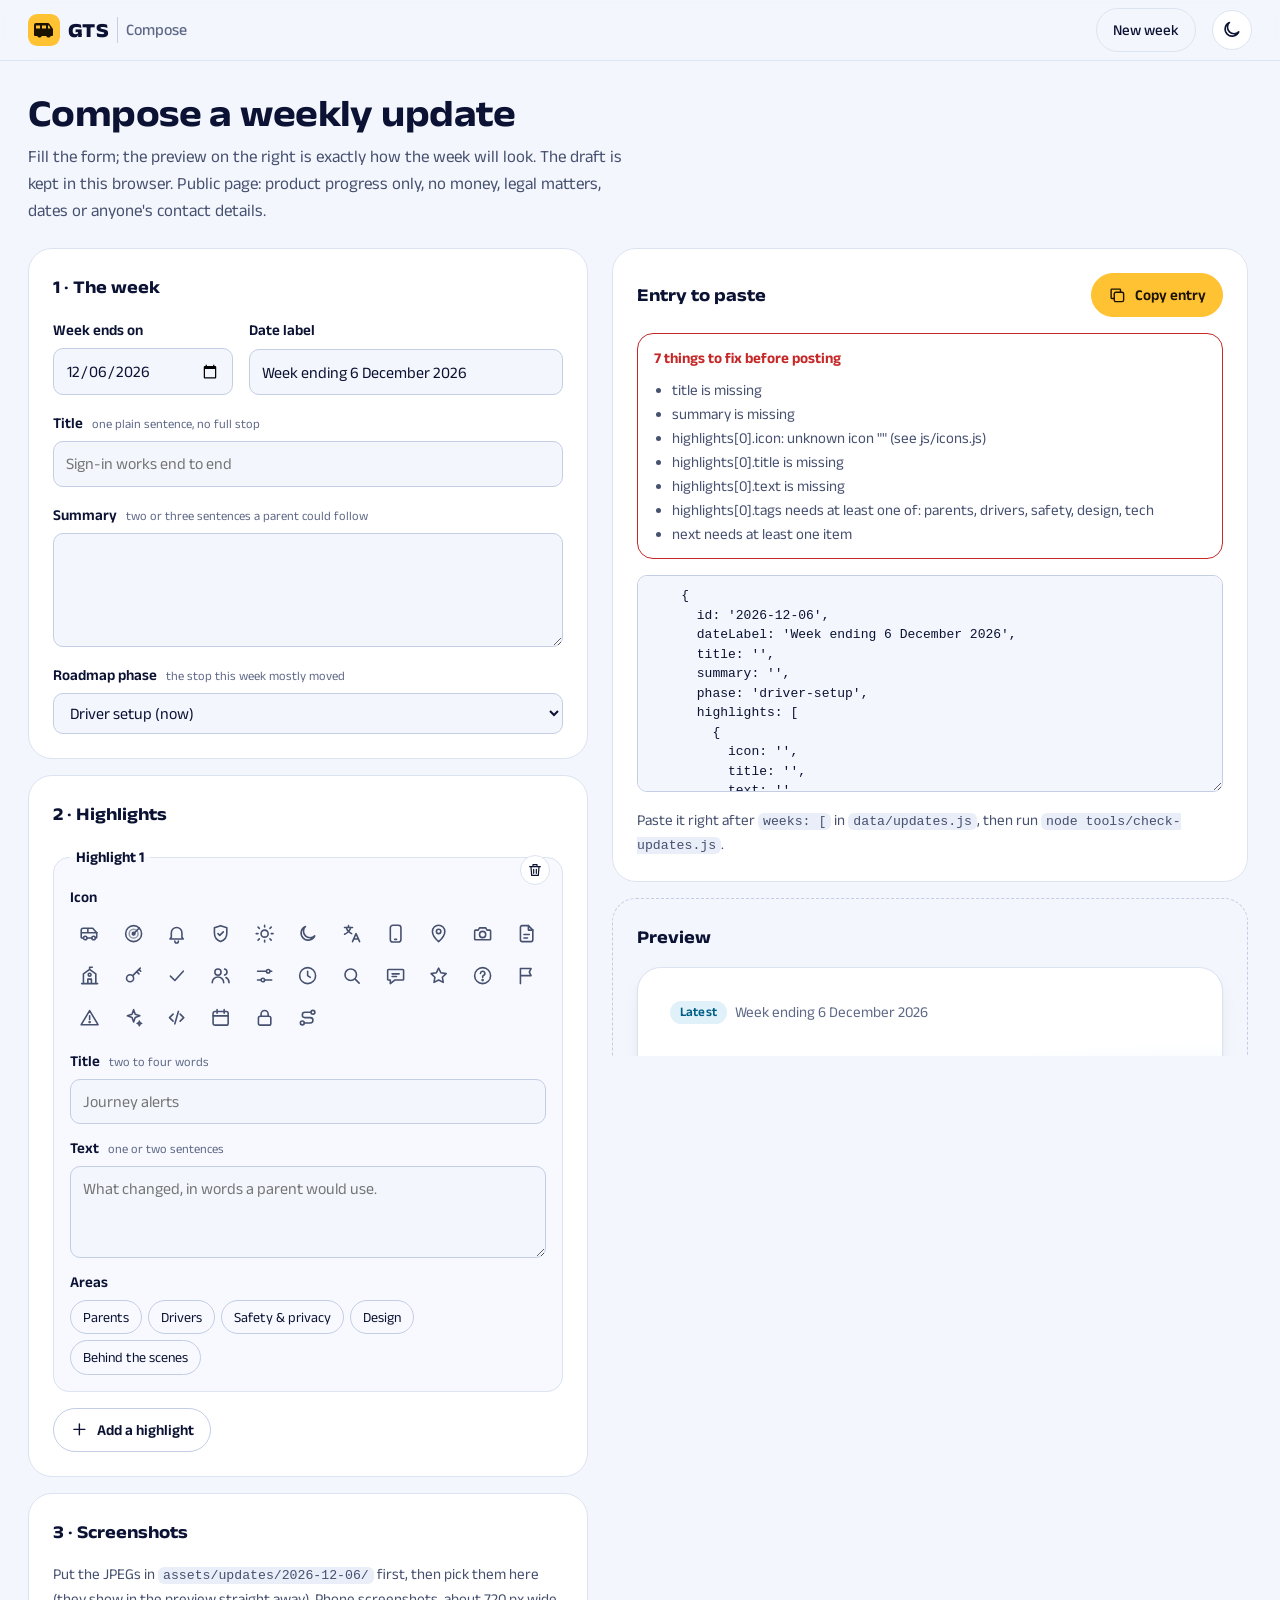
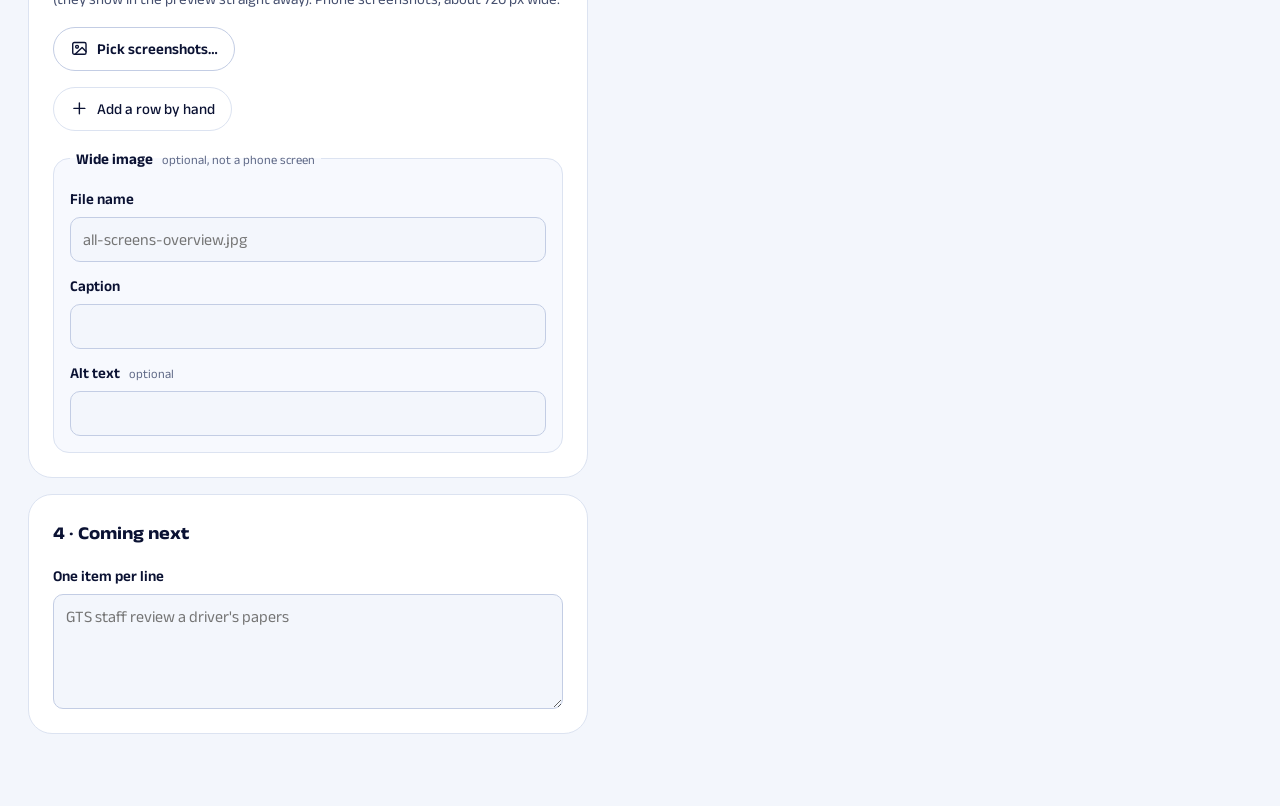
==== compose.html @ ff78d3ff "Redesign the updates site and add a posting workflow Reading: hero with the latest week and progress" ====
<!doctype html>
<!--
  GTS updates — compose a week. A LOCAL TOOL: open this file straight from disk; it is not linked
  from the public page. Fill the form, check the live preview (drawn by the same renderer as
  index.html), press "Copy entry", and paste the result at the top of `weeks` in data/updates.js.
  Then run `node tools/check-updates.js`. Steps in README.md, "Post a week".
  Works offline: everything is local except the web font, which falls back to the system font.
-->
<html lang="en">
  <head>
    <meta charset="utf-8" />
    <meta name="viewport" content="width=device-width, initial-scale=1" />
    <meta name="robots" content="noindex" />
    <title>Compose an update · GTS</title>
    <link rel="icon" href="assets/favicon.svg" type="image/svg+xml" />
    <link rel="preconnect" href="https://fonts.googleapis.com" />
    <link rel="preconnect" href="https://fonts.gstatic.com" crossorigin />
    <link
      rel="stylesheet"
      href="https://fonts.googleapis.com/css2?family=Anek+Devanagari:wdth,wght@75..125,300..800&family=Anek+Latin:wdth,wght@75..125,300..800&display=swap"
    />
    <link rel="stylesheet" href="css/base.css" />
    <link rel="stylesheet" href="css/hero.css" />
    <link rel="stylesheet" href="css/updates.css" />
    <link rel="stylesheet" href="css/lightbox.css" />
    <link rel="stylesheet" href="css/compose.css" />
    <script src="js/theme.js"></script>
  </head>
  <body class="compose-page">
    <header class="topbar">
      <div class="topbar__inner">
        <a class="brand" href="index.html" aria-label="Open the updates page">
          <img class="brand__tile" src="assets/favicon.svg" alt="" width="32" height="32" />
          <span class="brand__name">GTS</span>
          <span class="brand__sub">Compose</span>
        </a>
        <button type="button" class="button button--quiet" id="reset-form">New week</button>
        <button type="button" class="icon-button" data-theme-toggle aria-label="Switch theme">
          <svg class="icon icon--theme-dark" viewBox="0 0 24 24" aria-hidden="true"><use href="#gts-icon-moon"></use></svg>
          <svg class="icon icon--theme-light" viewBox="0 0 24 24" aria-hidden="true"><use href="#gts-icon-sun"></use></svg>
        </button>
      </div>
    </header>

    <main class="compose">
      <div class="compose__intro">
        <h1 class="section-title">Compose a weekly update</h1>
        <p class="section-sub">
          Fill the form; the preview on the right is exactly how the week will look. The draft is kept in
          this browser. Public page: product progress only, no money, legal matters, dates or anyone's
          contact details.
        </p>
      </div>

      <div class="compose__layout">
        <form class="compose__form" id="compose-form" novalidate></form>

        <div class="compose__side">
          <section class="panel panel--output" aria-labelledby="output-title">
            <div class="output__head">
              <h2 class="panel__title" id="output-title">Entry to paste</h2>
              <button type="button" class="button button--primary" id="copy-entry">
                <svg class="icon" viewBox="0 0 24 24" aria-hidden="true"><use href="#gts-icon-copy"></use></svg><span>Copy entry</span>
              </button>
            </div>
            <div class="checks" id="checks" role="status" aria-live="polite"></div>
            <label class="visually-hidden" for="output">Entry source</label>
            <textarea class="output" id="output" rows="10" readonly spellcheck="false"></textarea>
            <p class="panel__hint">Paste it right after <code>weeks: [</code> in <code>data/updates.js</code>, then run
              <code>node tools/check-updates.js</code>.</p>
          </section>

          <section class="preview-panel" aria-labelledby="preview-title">
            <h2 class="panel__title" id="preview-title">Preview</h2>
            <div class="preview" id="preview"></div>
          </section>
        </div>
      </div>
    </main>

    <dialog class="lightbox" id="lightbox" aria-label="Screenshot viewer">
      <div class="lightbox__stage">
        <button type="button" class="lightbox__nav lightbox__nav--prev icon-button" data-lightbox-prev aria-label="Previous screenshot">
          <svg class="icon" viewBox="0 0 24 24" aria-hidden="true"><use href="#gts-icon-chevron-left"></use></svg>
        </button>
        <figure class="lightbox__figure">
          <img class="lightbox__image" alt="" />
          <figcaption><span class="lightbox__counter"></span> <span class="lightbox__caption"></span></figcaption>
        </figure>
        <button type="button" class="lightbox__nav lightbox__nav--next icon-button" data-lightbox-next aria-label="Next screenshot">
          <svg class="icon" viewBox="0 0 24 24" aria-hidden="true"><use href="#gts-icon-chevron-right"></use></svg>
        </button>
      </div>
      <button type="button" class="lightbox__close icon-button" aria-label="Close viewer">
        <svg class="icon" viewBox="0 0 24 24" aria-hidden="true"><use href="#gts-icon-close"></use></svg>
      </button>
    </dialog>

    <script src="data/updates.js"></script>
    <script src="js/icons.js"></script>
    <script src="js/render.js"></script>
    <script src="js/validate.js"></script>
    <script src="js/entry-source.js"></script>
    <script src="js/lightbox.js"></script>
    <script src="js/compose.js"></script>
  </body>
</html>
---- css/base.css ----
/*
  GTS updates — base: colour tokens (the GTS app's palette), type, layout container, top bar and the
  small shared pieces (buttons, pills, chips, cards). Section styles live in hero.css, road.css,
  updates.css and lightbox.css; compose.css adds the posting tool.

  THEME: light tokens on :root; dark tokens when the system is dark and the reader has not chosen
  light, or when the reader chose dark (data-theme set by js/theme.js). The colours are the app's
  GtsColors: night #070B1F / #10173A, amber #FFC233, live cyan #40D9FF, success #3EE6A0, alert
  #FF6B6B; day #F3F6FC / #FFFFFF, live #0277A8, success #0B7F55, alert #C62828.
  Text colours are chosen for WCAG AA on their backgrounds (amber is never used for text on light).
*/

:root {
  color-scheme: light;

  --bg: #f3f6fc;
  --bg-sunken: #e9eef8;
  --panel: #ffffff;
  --panel-raised: #f7f9fe;
  --line: #dce3f1;
  --line-strong: #c3cde4;
  --ink: #0b1233;
  --ink-muted: #46506f;
  --ink-soft: #5f6987;
  --brand: #ffc233;
  --brand-soft: #fff1cc;
  --brand-ink: #8a5a00;
  --on-brand: #1b1300;
  --live: #0277a8;
  --live-soft: #e0f1f9;
  --live-ink: #025f87;
  --success-ink: #08664a;
  --success: #0b7f55;
  --success-soft: #def4ea;
  --on-success: #ffffff;
  --alert: #c62828;
  --road: #d3dbec;
  --road-mark: #ffffff;
  --device: #0b0f24;
  --device-edge: #2b3352;
  --shadow-soft: 0 1px 2px rgb(11 18 51 / 0.06), 0 8px 24px -12px rgb(11 18 51 / 0.18);
  --shadow-lift: 0 2px 4px rgb(11 18 51 / 0.06), 0 22px 44px -22px rgb(11 18 51 / 0.35);
  --topbar-bg: rgb(243 246 252 / 0.82);
  --flash: rgb(2 119 168 / 0.16);
}

@media (prefers-color-scheme: dark) {
  :root:not([data-theme="light"]) {
    color-scheme: dark;
    --bg: #070b1f;
    --bg-sunken: #050818;
    --panel: #10173a;
    --panel-raised: #151d47;
    --line: #222b5c;
    --line-strong: #323d78;
    --ink: #f2f4ff;
    --ink-muted: #b0b8de;
    --ink-soft: #8f99c6;
    --brand-soft: #2c2610;
    --brand-ink: #ffc233;
    --live: #40d9ff;
    --live-soft: #0d2a45;
    --live-ink: #40d9ff;
    --success-ink: #3ee6a0;
    --success: #3ee6a0;
    --success-soft: #0c2e2a;
    --on-success: #04261a;
    --alert: #ff6b6b;
    --road: #1c2452;
    --road-mark: #3a4687;
    --device: #03050f;
    --device-edge: #2a3266;
    --shadow-soft: 0 1px 2px rgb(0 0 0 / 0.3), 0 10px 30px -14px rgb(0 0 0 / 0.6);
    --shadow-lift: 0 2px 4px rgb(0 0 0 / 0.3), 0 24px 48px -20px rgb(0 0 0 / 0.75);
    --topbar-bg: rgb(7 11 31 / 0.8);
    --flash: rgb(64 217 255 / 0.14);
  }
}

:root[data-theme="dark"] {
  color-scheme: dark;
  --bg: #070b1f;
  --bg-sunken: #050818;
  --panel: #10173a;
  --panel-raised: #151d47;
  --line: #222b5c;
  --line-strong: #323d78;
  --ink: #f2f4ff;
  --ink-muted: #b0b8de;
  --ink-soft: #8f99c6;
  --brand-soft: #2c2610;
  --brand-ink: #ffc233;
  --live: #40d9ff;
  --live-soft: #0d2a45;
  --live-ink: #40d9ff;
  --success-ink: #3ee6a0;
  --success: #3ee6a0;
  --success-soft: #0c2e2a;
  --on-success: #04261a;
  --alert: #ff6b6b;
  --road: #1c2452;
  --road-mark: #3a4687;
  --device: #03050f;
  --device-edge: #2a3266;
  --shadow-soft: 0 1px 2px rgb(0 0 0 / 0.3), 0 10px 30px -14px rgb(0 0 0 / 0.6);
  --shadow-lift: 0 2px 4px rgb(0 0 0 / 0.3), 0 24px 48px -20px rgb(0 0 0 / 0.75);
  --topbar-bg: rgb(7 11 31 / 0.8);
  --flash: rgb(64 217 255 / 0.14);
}

/* Scale: spacing in 4 px steps, radii, type and the page width. */
:root {
  --space-1: 4px;
  --space-2: 8px;
  --space-3: 12px;
  --space-4: 16px;
  --space-5: 24px;
  --space-6: 32px;
  --space-7: 48px;
  --space-8: 72px;
  --radius-s: 10px;
  --radius-m: 16px;
  --radius-l: 24px;
  --font: "Anek Latin", "Anek Devanagari", system-ui, -apple-system, "Segoe UI", sans-serif;
  --wide: 112%;
  --page-max: 1200px;
  --gutter: 16px;
  --topbar-height: 60px;
}

@media (min-width: 600px) {
  :root {
    --gutter: 28px;
  }
}

/* ---------- Base ---------- */
*,
*::before,
*::after {
  box-sizing: border-box;
}

html {
  -webkit-text-size-adjust: 100%;
  scroll-padding-top: calc(var(--topbar-height) + var(--space-4));
}

body {
  margin: 0;
  font-family: var(--font);
  font-size: 17px;
  line-height: 1.6;
  color: var(--ink);
  background: var(--bg);
  -webkit-font-smoothing: antialiased;
  text-rendering: optimizeLegibility;
  overflow-wrap: break-word;
}

img {
  display: block;
  max-width: 100%;
}

a {
  color: inherit;
}

button {
  font: inherit;
  color: inherit;
}

:focus-visible {
  outline: 3px solid var(--live);
  outline-offset: 3px;
  border-radius: 8px;
}

h1,
h2,
h3,
h4,
p {
  margin: 0;
}

ul,
ol {
  margin: 0;
  padding: 0;
  list-style: none;
}

[hidden] {
  display: none !important;
}

.icon {
  width: 1.25em;
  height: 1.25em;
  flex: none;
  fill: none;
  stroke: currentColor;
  stroke-width: 1.8;
  stroke-linecap: round;
  stroke-linejoin: round;
}

.visually-hidden {
  position: absolute;
  width: 1px;
  height: 1px;
  overflow: hidden;
  clip-path: inset(50%);
  white-space: nowrap;
}

.skip-link {
  position: absolute;
  left: var(--space-4);
  top: -60px;
  z-index: 50;
  padding: var(--space-2) var(--space-4);
  border-radius: var(--radius-s);
  background: var(--panel);
  color: var(--ink);
  box-shadow: var(--shadow-lift);
}

.skip-link:focus {
  top: var(--space-3);
}

/* ---------- Top bar: brand, section links, theme toggle; frosted and sticky ---------- */
.topbar {
  position: sticky;
  top: 0;
  z-index: 20;
  background: var(--topbar-bg);
  backdrop-filter: saturate(1.4) blur(14px);
  -webkit-backdrop-filter: saturate(1.4) blur(14px);
  border-bottom: 1px solid var(--line);
}

.topbar__inner {
  display: flex;
  align-items: center;
  gap: var(--space-4);
  max-width: var(--page-max);
  height: var(--topbar-height);
  margin: 0 auto;
  padding: 0 var(--gutter);
}

.brand {
  display: inline-flex;
  align-items: center;
  gap: var(--space-2);
  text-decoration: none;
  margin-right: auto;
}

.brand__tile {
  width: 32px;
  height: 32px;
  border-radius: 9px;
}

.brand__name {
  font-weight: 800;
  font-stretch: var(--wide);
  font-size: 20px;
  letter-spacing: 0.02em;
}

.brand__sub {
  color: var(--ink-soft);
  font-weight: 500;
  font-size: 16px;
  padding-left: var(--space-2);
  border-left: 1px solid var(--line-strong);
}

.topbar__nav {
  display: flex;
  gap: var(--space-1);
}

.topbar__nav a {
  padding: 6px 12px;
  border-radius: 999px;
  text-decoration: none;
  color: var(--ink-muted);
  font-weight: 500;
  font-size: 15px;
}

.topbar__nav a:hover {
  color: var(--ink);
  background: var(--bg-sunken);
}

@media (max-width: 420px) {
  .topbar__nav a {
    padding: 6px 8px;
  }
  .brand__sub {
    display: none;
  }
}

.icon-button {
  display: inline-grid;
  place-items: center;
  width: 40px;
  height: 40px;
  border-radius: 999px;
  border: 1px solid var(--line);
  background: var(--panel);
  color: var(--ink);
  cursor: pointer;
}

.icon-button:hover {
  border-color: var(--line-strong);
}

/* The toggle shows the theme it switches TO: a moon in light mode, a sun in dark mode. */
.icon--theme-light {
  display: none;
}

:root[data-theme="dark"] .icon--theme-light {
  display: block;
}

:root[data-theme="dark"] .icon--theme-dark {
  display: none;
}

@media (prefers-color-scheme: dark) {
  :root:not([data-theme="light"]) .icon--theme-light {
    display: block;
  }
  :root:not([data-theme="light"]) .icon--theme-dark {
    display: none;
  }
}

/* ---------- Shared pieces ---------- */
main {
  max-width: var(--page-max);
  margin: 0 auto;
  padding: 0 var(--gutter);
}

.eyebrow {
  font-size: 14px;
  font-weight: 600;
  letter-spacing: 0.08em;
  text-transform: uppercase;
  color: var(--brand-ink);
}

.card {
  background: var(--panel);
  border: 1px solid var(--line);
  border-radius: var(--radius-l);
  box-shadow: var(--shadow-soft);
}

.pill {
  display: inline-flex;
  align-items: center;
  gap: 4px;
  padding: 1px 10px;
  border-radius: 999px;
  font-size: 13px;
  font-weight: 600;
  line-height: 1.6;
  letter-spacing: 0.01em;
  white-space: nowrap;
}

.pill--live,
.pill--next {
  background: var(--live-soft);
  color: var(--live-ink);
}

.pill--now {
  background: var(--brand-soft);
  color: var(--brand-ink);
}

.chip {
  flex: none;
  padding: 7px 14px;
  border-radius: 999px;
  border: 1px solid var(--line);
  background: var(--panel);
  color: var(--ink-muted);
  font-size: 15px;
  font-weight: 500;
  line-height: 1.3;
  cursor: pointer;
}

.chip:hover {
  border-color: var(--line-strong);
  color: var(--ink);
}

.chip[aria-pressed="true"] {
  background: var(--ink);
  border-color: var(--ink);
  color: var(--bg);
}

.section-head {
  margin-bottom: var(--space-5);
}

.section-title {
  font-size: clamp(28px, 4vw, 38px);
  font-weight: 700;
  font-stretch: var(--wide);
  line-height: 1.1;
  letter-spacing: -0.015em;
}

.section-sub {
  margin-top: var(--space-2);
  color: var(--ink-muted);
  max-width: 60ch;
}

.empty {
  padding: var(--space-6);
  text-align: center;
  color: var(--ink-muted);
}

.footer {
  max-width: var(--page-max);
  margin: var(--space-8) auto 0;
  padding: var(--space-6) var(--gutter) var(--space-7);
  border-top: 1px solid var(--line);
  display: flex;
  flex-wrap: wrap;
  justify-content: space-between;
  gap: var(--space-3);
  color: var(--ink-soft);
  font-size: 15px;
}

@media (prefers-reduced-motion: reduce) {
  *,
  *::before,
  *::after {
    animation-duration: 0.001ms !important;
    animation-iteration-count: 1 !important;
    transition-duration: 0.001ms !important;
    scroll-behavior: auto !important;
  }
}
---- css/hero.css ----
/*
  Hero: what GTS is, the latest week (card with a phone peeking from its edge) and the progress at a
  glance. The faint radar behind the headline is the page's only decoration (the app's live-trip
  radar: home in the middle, the 1 km ring, the van approaching); it sweeps slowly unless the
  reader prefers reduced motion.
*/

.hero {
  position: relative;
  padding: var(--space-7) 0 var(--space-8);
  /* Keeps the radar inside the hero, so it never makes the page wider than the screen. */
  overflow: hidden;
}

.hero__inner {
  position: relative;
}

.hero__radar {
  position: absolute;
  top: 24px;
  right: -40px;
  width: min(520px, 70vw);
  height: auto;
  fill: none;
  stroke: var(--live);
  stroke-width: 1.2;
  opacity: 0.28;
  pointer-events: none;
  /* Fades the rings out towards the edges, so no hard cut where the page ends. */
  -webkit-mask-image: radial-gradient(circle at 50% 50%, #000 30%, transparent 70%);
  mask-image: radial-gradient(circle at 50% 50%, #000 30%, transparent 70%);
}

.hero__radar-near {
  stroke: var(--brand);
  stroke-width: 2;
  stroke-dasharray: 4 6;
}

.hero__radar-sweep {
  fill: var(--live);
  stroke: none;
  opacity: 0.18;
  transform-origin: 200px 200px;
  animation: radar-sweep 9s linear infinite;
}

.hero__radar-home {
  fill: var(--ink);
  stroke: none;
}

.hero__radar-van {
  fill: var(--brand);
  stroke: none;
}

@keyframes radar-sweep {
  to {
    transform: rotate(360deg);
  }
}

.hero__title {
  margin-top: var(--space-4);
  max-width: 14ch;
  font-size: clamp(42px, 7.4vw, 82px);
  font-weight: 750;
  font-stretch: var(--wide);
  line-height: 0.98;
  letter-spacing: -0.025em;
  text-wrap: balance;
}

.hero__title span {
  color: var(--live);
}

.hero__lede {
  margin-top: var(--space-5);
  max-width: 58ch;
  font-size: clamp(18px, 2vw, 20px);
  line-height: 1.55;
  color: var(--ink-muted);
}

.hero__cards {
  display: grid;
  gap: var(--space-4);
  margin-top: var(--space-7);
}

@media (min-width: 880px) {
  .hero__cards {
    grid-template-columns: minmax(0, 1.55fr) minmax(0, 1fr);
    gap: var(--space-5);
  }
}

/* ---------- Latest update card ---------- */
.hero__latest {
  display: grid;
}

.latest {
  position: relative;
  display: flex;
  gap: var(--space-5);
  overflow: hidden;
  padding: var(--space-6) var(--space-6) 0;
  min-height: 100%;
  border-radius: var(--radius-l);
  border: 1px solid var(--line);
  background:
    radial-gradient(120% 90% at 100% 100%, var(--live-soft), transparent 60%),
    var(--panel);
  box-shadow: var(--shadow-soft);
  text-decoration: none;
  transition: transform 0.2s ease, box-shadow 0.2s ease, border-color 0.2s ease;
}

.latest:hover {
  transform: translateY(-2px);
  border-color: var(--line-strong);
  box-shadow: var(--shadow-lift);
}

.latest__text {
  display: flex;
  flex-direction: column;
  gap: var(--space-3);
  padding-bottom: var(--space-6);
  min-width: 0;
}

.latest__eyebrow {
  display: flex;
  flex-wrap: wrap;
  align-items: center;
  gap: var(--space-2);
  font-size: 15px;
  color: var(--ink-soft);
}

.latest__title {
  font-size: clamp(24px, 3vw, 32px);
  font-weight: 700;
  font-stretch: var(--wide);
  line-height: 1.1;
  letter-spacing: -0.01em;
  text-wrap: balance;
}

.latest__summary {
  color: var(--ink-muted);
  display: -webkit-box;
  -webkit-line-clamp: 3;
  -webkit-box-orient: vertical;
  overflow: hidden;
}

.latest__cta {
  display: inline-flex;
  align-items: center;
  gap: var(--space-2);
  margin-top: auto;
  padding-top: var(--space-2);
  font-weight: 600;
  color: var(--live);
}

.latest:hover .latest__cta .icon {
  transform: translateX(3px);
}

.latest__cta .icon {
  transition: transform 0.2s ease;
}

/* The phone peeks up from the card's bottom edge. */
.latest__phone {
  align-self: flex-end;
  margin-bottom: -64px;
}

@media (max-width: 520px) {
  .latest {
    padding: var(--space-5) var(--space-5) 0;
  }
  .latest__text {
    padding-bottom: var(--space-5);
  }
  /* .latest qualifies it so it outranks .device { display: block } in updates.css. */
  .latest .latest__phone {
    display: none;
  }
}

/* ---------- At a glance ---------- */
.glance {
  padding: var(--space-6);
  display: flex;
  flex-direction: column;
  gap: var(--space-4);
}

@media (max-width: 520px) {
  .glance {
    padding: var(--space-5);
  }
}

.glance__eyebrow {
  font-size: 14px;
  font-weight: 600;
  letter-spacing: 0.06em;
  text-transform: uppercase;
  color: var(--ink-soft);
}

.glance__count {
  display: flex;
  align-items: baseline;
  gap: var(--space-2);
  color: var(--ink-muted);
}

.glance__count strong {
  font-size: 56px;
  line-height: 0.9;
  font-weight: 750;
  font-stretch: var(--wide);
  color: var(--ink);
}

.glance__bar {
  display: flex;
  gap: 4px;
}

.glance__segment {
  flex: 1;
  height: 8px;
  border-radius: 999px;
  background: var(--line);
}

.glance__segment[data-status="done"] {
  background: var(--success);
}

.glance__segment[data-status="now"] {
  background: linear-gradient(90deg, var(--brand) 60%, var(--line) 60%);
}

.glance__segment[data-status="next"] {
  background: var(--line-strong);
}

.glance__rows {
  display: grid;
  gap: var(--space-3);
  margin: var(--space-1) 0 0;
  padding-top: var(--space-4);
  border-top: 1px solid var(--line);
}

.glance__row {
  display: flex;
  justify-content: space-between;
  align-items: center;
  gap: var(--space-3);
}

.glance__row dt {
  font-size: 15px;
  color: var(--ink-soft);
}

.glance__row dd {
  display: inline-flex;
  align-items: center;
  gap: var(--space-2);
  margin: 0;
  font-weight: 600;
  text-align: right;
}

.glance__row[data-status="now"] dd .icon {
  color: var(--brand-ink);
}

.glance__row[data-status="next"] dd .icon {
  color: var(--live);
}

.glance__row[data-status="later"] dd .icon {
  color: var(--ink-soft);
}
---- css/updates.css ----
/*
  The weekly updates: section head with the phone "Jump to week" menu, area filter chips, the sticky
  week index (wide screens), and each week: header, highlight cards, phone-framed screenshots, the
  wide feature image and "Coming next". Collapsed and filtered states are driven by js/app.js.
*/

.updates {
  padding-top: var(--space-8);
  scroll-margin-top: var(--topbar-height);
}

.updates__head {
  display: flex;
  flex-wrap: wrap;
  align-items: flex-end;
  justify-content: space-between;
  gap: var(--space-4);
}

/* ---------- Phone week menu (wide screens use the sidebar instead) ---------- */
.jump {
  position: relative;
}

.jump summary {
  display: inline-flex;
  align-items: center;
  gap: var(--space-2);
  padding: 8px 14px;
  border-radius: 999px;
  border: 1px solid var(--line);
  background: var(--panel);
  font-size: 15px;
  font-weight: 600;
  cursor: pointer;
  list-style: none;
}

.jump summary::-webkit-details-marker {
  display: none;
}

.jump__count {
  min-width: 22px;
  padding: 0 6px;
  border-radius: 999px;
  background: var(--bg-sunken);
  color: var(--ink-soft);
  font-size: 13px;
  text-align: center;
}

.jump__list {
  position: absolute;
  z-index: 15;
  right: 0;
  top: calc(100% + 8px);
  width: min(320px, calc(100vw - 2 * var(--gutter)));
  max-height: 60vh;
  overflow: auto;
  padding: var(--space-2);
  border-radius: var(--radius-m);
  border: 1px solid var(--line);
  background: var(--panel);
  box-shadow: var(--shadow-lift);
}

@media (min-width: 960px) {
  .jump {
    display: none;
  }
}

/* ---------- Filter chips: wrap on wide screens, one swipeable row on phones ---------- */
.filters {
  margin-bottom: var(--space-6);
}

.filters__chips {
  display: flex;
  flex-wrap: wrap;
  gap: var(--space-2);
}

.filters__status {
  margin-top: var(--space-3);
  font-size: 15px;
  color: var(--ink-soft);
}

.filters__status:empty {
  display: none;
}

@media (max-width: 640px) {
  .filters__chips {
    flex-wrap: nowrap;
    overflow-x: auto;
    margin-inline: calc(-1 * var(--gutter));
    padding: 2px var(--gutter) 6px;
    scrollbar-width: none;
  }
  .filters__chips::-webkit-scrollbar {
    display: none;
  }
}

/* ---------- Layout: sticky week index + feed ---------- */
.updates__layout {
  display: block;
}

.week-index {
  display: none;
}

@media (min-width: 960px) {
  .updates__layout {
    display: grid;
    grid-template-columns: 210px minmax(0, 1fr);
    gap: var(--space-7);
    align-items: start;
  }

  .week-index {
    display: block;
    position: sticky;
    top: calc(var(--topbar-height) + var(--space-5));
    max-height: calc(100vh - var(--topbar-height) - 2 * var(--space-5));
    overflow: auto;
  }
}

.week-index__title {
  margin-bottom: var(--space-3);
  font-size: 13px;
  font-weight: 600;
  letter-spacing: 0.08em;
  text-transform: uppercase;
  color: var(--ink-soft);
}

.index__list a {
  display: grid;
  gap: 2px;
  padding: var(--space-2) var(--space-3);
  border-left: 2px solid var(--line);
  text-decoration: none;
  color: var(--ink-muted);
}

.jump__list a {
  border-left: 0;
  border-radius: var(--radius-s);
}

.index__list a:hover {
  color: var(--ink);
  background: var(--bg-sunken);
}

.index__list a[aria-current="true"] {
  border-left-color: var(--live);
  color: var(--ink);
}

.jump__list a[aria-current="true"] {
  background: var(--live-soft);
}

.index__date {
  font-size: 13px;
  font-weight: 600;
  color: var(--ink-soft);
}

.index__list a[aria-current="true"] .index__date {
  color: var(--live-ink);
}

.index__title {
  font-size: 15px;
  line-height: 1.35;
}

/* ---------- A week ---------- */
.week {
  position: relative;
  padding: var(--space-7) 0;
  border-top: 1px solid var(--line);
  scroll-margin-top: calc(var(--topbar-height) + var(--space-3));
}

.week:first-child {
  padding-top: 0;
  border-top: 0;
}

.week:focus {
  outline: none;
}

.week.is-filtered-out {
  display: none;
}

/* Permalink flash: a soft tint around the week opened by its link, fading out. */
.week::before {
  content: "";
  position: absolute;
  inset: calc(-1 * var(--space-3)) calc(-1 * var(--space-3));
  border-radius: var(--radius-l);
  background: var(--flash);
  opacity: 0;
  pointer-events: none;
}

.week:first-child::before {
  top: calc(-1 * var(--space-5));
}

.week.is-target::before {
  animation: week-flash 2.4s ease-out;
}

@keyframes week-flash {
  0%,
  35% {
    opacity: 1;
  }
  100% {
    opacity: 0;
  }
}

.week__head {
  display: grid;
  grid-template-columns: minmax(0, 1fr) auto;
  grid-template-areas:
    "meta copy"
    "title title"
    "summary summary";
  align-items: center;
  column-gap: var(--space-3);
}

.week__meta {
  grid-area: meta;
  display: flex;
  flex-wrap: wrap;
  align-items: center;
  gap: var(--space-2) var(--space-3);
  font-size: 15px;
  color: var(--ink-soft);
}

.week__number {
  font-weight: 650;
  color: var(--brand-ink);
}

.week__phase {
  display: inline-flex;
  align-items: center;
  gap: 6px;
  padding: 1px 10px 1px 8px;
  border-radius: 999px;
  border: 1px solid var(--line);
  font-size: 14px;
  color: var(--ink-muted);
}

.week__phase .icon {
  width: 16px;
  height: 16px;
}

.week__copy {
  grid-area: copy;
  display: inline-flex;
  align-items: center;
  gap: 6px;
  padding: 5px 12px;
  border-radius: 999px;
  border: 1px solid var(--line);
  background: transparent;
  color: var(--ink-muted);
  font-size: 14px;
  cursor: pointer;
}

.week__copy:hover {
  color: var(--ink);
  border-color: var(--line-strong);
}

.week__copy .icon {
  width: 16px;
  height: 16px;
}

@media (max-width: 420px) {
  .week__copy span {
    position: absolute;
    width: 1px;
    height: 1px;
    overflow: hidden;
    clip-path: inset(50%);
  }
  .week__copy {
    padding: 8px;
  }
}

.week__title {
  grid-area: title;
  margin-top: var(--space-3);
  font-size: clamp(28px, 4.2vw, 42px);
  font-weight: 700;
  font-stretch: var(--wide);
  line-height: 1.06;
  letter-spacing: -0.02em;
  text-wrap: balance;
}

.week__title a {
  text-decoration: none;
}

.week__title a:hover {
  text-decoration: underline;
  text-decoration-thickness: 2px;
  text-underline-offset: 6px;
  text-decoration-color: var(--line-strong);
}

.week__summary {
  grid-area: summary;
  margin-top: var(--space-4);
  max-width: 66ch;
  font-size: 19px;
  line-height: 1.55;
  color: var(--ink-muted);
}

.week__filtered {
  margin-top: var(--space-3);
  font-size: 15px;
  color: var(--ink-soft);
}

/* ---------- Highlight cards ---------- */
.highlights {
  display: grid;
  grid-template-columns: repeat(auto-fill, minmax(min(100%, 250px), 1fr));
  gap: var(--space-3);
  margin-top: var(--space-6);
}

.highlight {
  display: flex;
  flex-direction: column;
  gap: var(--space-2);
  padding: var(--space-5);
  border-radius: var(--radius-m);
  border: 1px solid var(--line);
  background: var(--panel);
}

.highlight__icon {
  display: grid;
  place-items: center;
  width: 40px;
  height: 40px;
  margin-bottom: var(--space-2);
  border-radius: 12px;
  background: var(--live-soft);
  color: var(--live-ink);
}

/* The icon tile takes the colour of the highlight's first area. */
.highlight[data-tags^="drivers"] .highlight__icon,
.highlight[data-tags^="design"] .highlight__icon {
  background: var(--brand-soft);
  color: var(--brand-ink);
}

.highlight[data-tags^="safety"] .highlight__icon {
  background: var(--success-soft);
  color: var(--success-ink);
}

.highlight[data-tags^="tech"] .highlight__icon {
  background: var(--bg-sunken);
  color: var(--ink-muted);
}

.highlight__title {
  font-size: 18px;
  font-weight: 650;
  line-height: 1.25;
}

.highlight__text {
  font-size: 16px;
  line-height: 1.55;
  color: var(--ink-muted);
}

.highlight__tags {
  display: flex;
  flex-wrap: wrap;
  gap: 4px 8px;
  margin-top: auto;
  padding-top: var(--space-2);
  font-size: 13px;
  font-weight: 500;
  color: var(--ink-soft);
}

.highlight__tags li + li::before {
  content: "·";
  margin-right: 8px;
}

/* Phones: icon beside the title, tighter padding, so six cards stay a short scroll. */
@media (max-width: 640px) {
  .highlight {
    display: grid;
    grid-template-columns: 36px minmax(0, 1fr);
    align-items: center;
    column-gap: var(--space-3);
    padding: var(--space-4);
  }
  .highlight__icon {
    width: 36px;
    height: 36px;
    margin-bottom: 0;
  }
  .highlight__text,
  .highlight__tags {
    grid-column: 1 / -1;
  }
}

/* ---------- Screenshot gallery in phone frames ---------- */
.gallery {
  margin-top: var(--space-6);
}

.gallery__track {
  display: grid;
  grid-template-columns: repeat(auto-fill, minmax(118px, 1fr));
  gap: var(--space-6) var(--space-4);
}

/* Phones: one swipeable row of phones that snaps, bleeding to the screen edges. */
@media (max-width: 719px) {
  .gallery__track {
    grid-auto-flow: column;
    grid-template-columns: none;
    grid-auto-columns: 44%;
    gap: var(--space-4);
    overflow-x: auto;
    overscroll-behavior-x: contain;
    scroll-snap-type: x mandatory;
    scroll-padding-inline: var(--gutter);
    margin-inline: calc(-1 * var(--gutter));
    padding: var(--space-1) var(--gutter) var(--space-3);
    scrollbar-width: thin;
  }
  .gallery__track > li {
    scroll-snap-align: start;
  }
}

.shot {
  display: flex;
  flex-direction: column;
  gap: var(--space-3);
  margin: 0;
}

.shot figcaption {
  font-size: 14px;
  line-height: 1.4;
  color: var(--ink-muted);
  text-align: center;
  text-wrap: balance;
}

/* The phone: a dark body with an edge highlight, a side key, the screen and its camera hole.
   Corner radii are percentages of width / height so the frame scales with the column. */
.device {
  position: relative;
  display: block;
  width: 100%;
  padding: 3.6%;
  border: 0;
  border-radius: 16% / 7.4%;
  background: var(--device);
  box-shadow:
    inset 0 0 0 1px var(--device-edge),
    inset 0 0 0 3px var(--device),
    inset 0 0 0 4px rgb(255 255 255 / 0.05),
    var(--shadow-lift);
  cursor: zoom-in;
  transition: transform 0.25s ease;
}

button.device:hover {
  transform: translateY(-4px);
}

.device::after {
  content: "";
  position: absolute;
  right: -2px;
  top: 21%;
  width: 3px;
  height: 9%;
  border-radius: 0 3px 3px 0;
  background: var(--device-edge);
}

.device__screen {
  position: relative;
  display: block;
  overflow: hidden;
  aspect-ratio: 720 / 1560;
  border-radius: 12.5% / 5.8%;
  background: #000;
}

.device__screen img {
  width: 100%;
  height: 100%;
  object-fit: cover;
}

.device__screen::after {
  content: "";
  position: absolute;
  top: 1.6%;
  left: 50%;
  width: 6%;
  aspect-ratio: 1;
  transform: translateX(-50%);
  border-radius: 999px;
  background: #000;
  box-shadow: 0 0 0 1px rgb(255 255 255 / 0.08);
}

.device--mini {
  width: 132px;
  flex: none;
  cursor: inherit;
}

/* ---------- Feature image ---------- */
.feature {
  max-width: 560px;
  margin: var(--space-7) 0 0;
}

.feature__frame {
  position: relative;
  display: block;
  width: 100%;
  padding: 0;
  border: 1px solid var(--line);
  border-radius: var(--radius-m);
  overflow: hidden;
  background: var(--panel);
  box-shadow: var(--shadow-soft);
  cursor: zoom-in;
}

.feature__frame img {
  width: 100%;
  height: auto;
}

.feature__zoom {
  position: absolute;
  right: var(--space-3);
  bottom: var(--space-3);
  display: grid;
  place-items: center;
  width: 38px;
  height: 38px;
  border-radius: 999px;
  background: rgb(7 11 31 / 0.6);
  color: #fff;
}

.feature figcaption {
  margin-top: var(--space-3);
  font-size: 14px;
  color: var(--ink-muted);
}

/* ---------- Coming next ---------- */
.next {
  margin-top: var(--space-7);
  padding: var(--space-5);
  border-radius: var(--radius-m);
  border: 1px solid var(--line);
  background: var(--panel-raised);
}

.next__title {
  display: flex;
  align-items: center;
  gap: var(--space-2);
  margin-bottom: var(--space-3);
  font-size: 14px;
  font-weight: 650;
  letter-spacing: 0.06em;
  text-transform: uppercase;
  color: var(--live-ink);
}

.next__list {
  display: grid;
  gap: var(--space-2);
}

.next__list li {
  display: flex;
  align-items: flex-start;
  gap: var(--space-2);
}

.next__list .icon {
  margin-top: 3px;
  width: 18px;
  height: 18px;
  color: var(--live);
}

/* ---------- Collapsed weeks and older history ---------- */
.week__expand,
.show-older {
  display: inline-flex;
  align-items: center;
  gap: var(--space-2);
  margin-top: var(--space-4);
  padding: 8px 16px;
  border-radius: 999px;
  border: 1px solid var(--line);
  background: var(--panel);
  color: var(--ink);
  font-size: 15px;
  font-weight: 550;
  cursor: pointer;
}

.week__expand:hover,
.show-older:hover {
  border-color: var(--line-strong);
}

.week.is-collapsed {
  padding-bottom: var(--space-6);
}

.week.is-collapsed .week__title {
  font-size: clamp(24px, 3vw, 30px);
}

.week.is-collapsed .week__summary {
  font-size: 17px;
}

.show-older {
  display: flex;
  margin: var(--space-4) auto 0;
}
---- css/compose.css ----
/*
  compose.html only: the form (left), and the entry to paste with its checks above the live preview
  (right, sticky on wide screens). The preview itself uses the page's own styles (updates.css), so
  it looks exactly like index.html.
*/

.compose {
  --page-max: 1440px;
  max-width: var(--page-max);
  padding-bottom: var(--space-8);
}

.compose-page .topbar__inner {
  max-width: 1440px;
}

.compose__intro {
  padding: var(--space-6) 0 var(--space-5);
}

.compose__layout {
  display: grid;
  gap: var(--space-5);
}

@media (min-width: 1100px) {
  .compose__layout {
    grid-template-columns: minmax(0, 560px) minmax(0, 1fr);
    align-items: start;
  }
  .compose__side {
    position: sticky;
    top: calc(var(--topbar-height) + var(--space-4));
    max-height: calc(100vh - var(--topbar-height) - 2 * var(--space-4));
    overflow: auto;
    padding-right: var(--space-1);
  }
}

.compose__form,
.compose__side {
  display: grid;
  gap: var(--space-4);
  min-width: 0;
}

.panel {
  display: grid;
  gap: var(--space-4);
  padding: var(--space-5);
  border-radius: var(--radius-l);
  border: 1px solid var(--line);
  background: var(--panel);
}

.panel__title {
  font-size: 18px;
  font-weight: 700;
  font-stretch: var(--wide);
}

.panel__hint {
  font-size: 15px;
  color: var(--ink-muted);
}

code {
  font-family: ui-monospace, "Cascadia Mono", Consolas, monospace;
  font-size: 0.88em;
  padding: 1px 5px;
  border-radius: 6px;
  background: var(--bg-sunken);
}

/* ---------- Fields ---------- */
.field {
  display: grid;
  gap: 6px;
  min-width: 0;
}

.field__label {
  font-size: 15px;
  font-weight: 600;
}

.field__label small,
legend small {
  font-weight: 400;
  color: var(--ink-soft);
  margin-left: 6px;
}

.field-pair {
  display: grid;
  gap: var(--space-4);
}

@media (min-width: 520px) {
  .field-pair {
    grid-template-columns: 180px minmax(0, 1fr);
  }
}

input[type="text"],
input[type="date"],
select,
textarea {
  width: 100%;
  padding: 10px 12px;
  border-radius: var(--radius-s);
  border: 1px solid var(--line-strong);
  background: var(--bg);
  color: var(--ink);
  font: inherit;
  font-size: 16px;
  line-height: 1.45;
}

textarea {
  resize: vertical;
}

input:focus-visible,
select:focus-visible,
textarea:focus-visible {
  outline: 3px solid var(--live);
  outline-offset: 1px;
}

/* ---------- Repeated rows (highlights, screenshots) ---------- */
.row {
  position: relative;
  display: grid;
  gap: var(--space-3);
  margin: 0;
  padding: var(--space-4);
  border-radius: var(--radius-m);
  border: 1px solid var(--line);
  background: var(--panel-raised);
}

.row legend {
  padding: 0 6px;
  font-weight: 650;
  font-size: 15px;
}

.row-tools {
  position: absolute;
  top: -14px;
  right: var(--space-3);
  display: flex;
  gap: 4px;
}

.icon-button--small {
  width: 30px;
  height: 30px;
}

.icon-button--small .icon {
  width: 16px;
  height: 16px;
}

.icon-grid {
  display: grid;
  grid-template-columns: repeat(auto-fill, minmax(38px, 1fr));
  gap: 4px;
}

.icon-choice {
  position: relative;
  display: grid;
  place-items: center;
  height: 38px;
  border-radius: 10px;
  border: 1px solid transparent;
  color: var(--ink-muted);
  cursor: pointer;
}

.icon-choice input {
  position: absolute;
  opacity: 0;
  inset: 0;
  margin: 0;
  cursor: pointer;
}

.icon-choice:hover {
  background: var(--bg-sunken);
}

.icon-choice:has(input:checked) {
  border-color: var(--live);
  background: var(--live-soft);
  color: var(--live-ink);
}

.icon-choice:has(input:focus-visible) {
  outline: 3px solid var(--live);
  outline-offset: 1px;
}

.tag-grid {
  display: flex;
  flex-wrap: wrap;
  gap: 6px;
}

.tag-choice {
  position: relative;
}

.tag-choice input {
  position: absolute;
  opacity: 0;
}

.tag-choice span {
  display: inline-block;
  padding: 5px 12px;
  border-radius: 999px;
  border: 1px solid var(--line-strong);
  font-size: 14px;
  cursor: pointer;
}

.tag-choice input:checked + span {
  background: var(--ink);
  border-color: var(--ink);
  color: var(--bg);
}

.tag-choice input:focus-visible + span {
  outline: 3px solid var(--live);
  outline-offset: 2px;
}

.shot-row {
  display: grid;
  grid-template-columns: 64px minmax(0, 1fr);
  gap: var(--space-3);
  align-items: start;
}

.shot-row__thumb {
  display: grid;
  place-items: center;
  aspect-ratio: 720 / 1560;
  overflow: hidden;
  border-radius: 10px;
  background: var(--device);
  color: var(--ink-soft);
}

.shot-row__thumb img {
  width: 100%;
  height: 100%;
  object-fit: cover;
}

.shot-row__fields {
  display: grid;
  gap: var(--space-3);
}

/* ---------- Buttons ---------- */
.button {
  display: inline-flex;
  align-items: center;
  justify-content: center;
  gap: var(--space-2);
  justify-self: start;
  padding: 9px 16px;
  border-radius: 999px;
  border: 1px solid var(--line-strong);
  background: var(--panel);
  color: var(--ink);
  font-size: 15px;
  font-weight: 600;
  cursor: pointer;
}

.button:hover {
  border-color: var(--ink-soft);
}

.button--quiet {
  border-color: var(--line);
  background: transparent;
  font-weight: 500;
}

.button--primary {
  border-color: var(--brand);
  background: var(--brand);
  color: var(--on-brand);
}

.button--primary:hover {
  border-color: var(--brand-ink);
}

.button--file:focus-within {
  outline: 3px solid var(--live);
  outline-offset: 2px;
}

/* ---------- Output and checks ---------- */
.output__head {
  display: flex;
  flex-wrap: wrap;
  align-items: center;
  justify-content: space-between;
  gap: var(--space-3);
}

.output {
  font-family: ui-monospace, "Cascadia Mono", Consolas, monospace;
  font-size: 13px;
  line-height: 1.5;
  white-space: pre;
  overflow: auto;
}

.checks {
  padding: var(--space-3) var(--space-4);
  border-radius: var(--radius-m);
  font-size: 15px;
}

.checks[data-state="clean"] {
  background: var(--success-soft);
  color: var(--success-ink);
}

.checks[data-state="problems"] {
  border: 1px solid var(--alert);
  color: var(--ink);
}

.checks__title {
  font-weight: 650;
}

.checks[data-state="problems"] .checks__title {
  color: var(--alert);
}

.checks ul {
  margin-top: var(--space-2);
  padding-left: 18px;
  list-style: disc;
  color: var(--ink-muted);
}

/* ---------- Preview ---------- */
.preview-panel {
  display: grid;
  gap: var(--space-4);
  padding: var(--space-5);
  border-radius: var(--radius-l);
  border: 1px dashed var(--line-strong);
  background: var(--bg);
}

.preview {
  display: grid;
  gap: var(--space-6);
  min-width: 0;
}

/* The copy-link button needs the published page; hide it in the preview. */
.preview .week__copy {
  display: none;
}
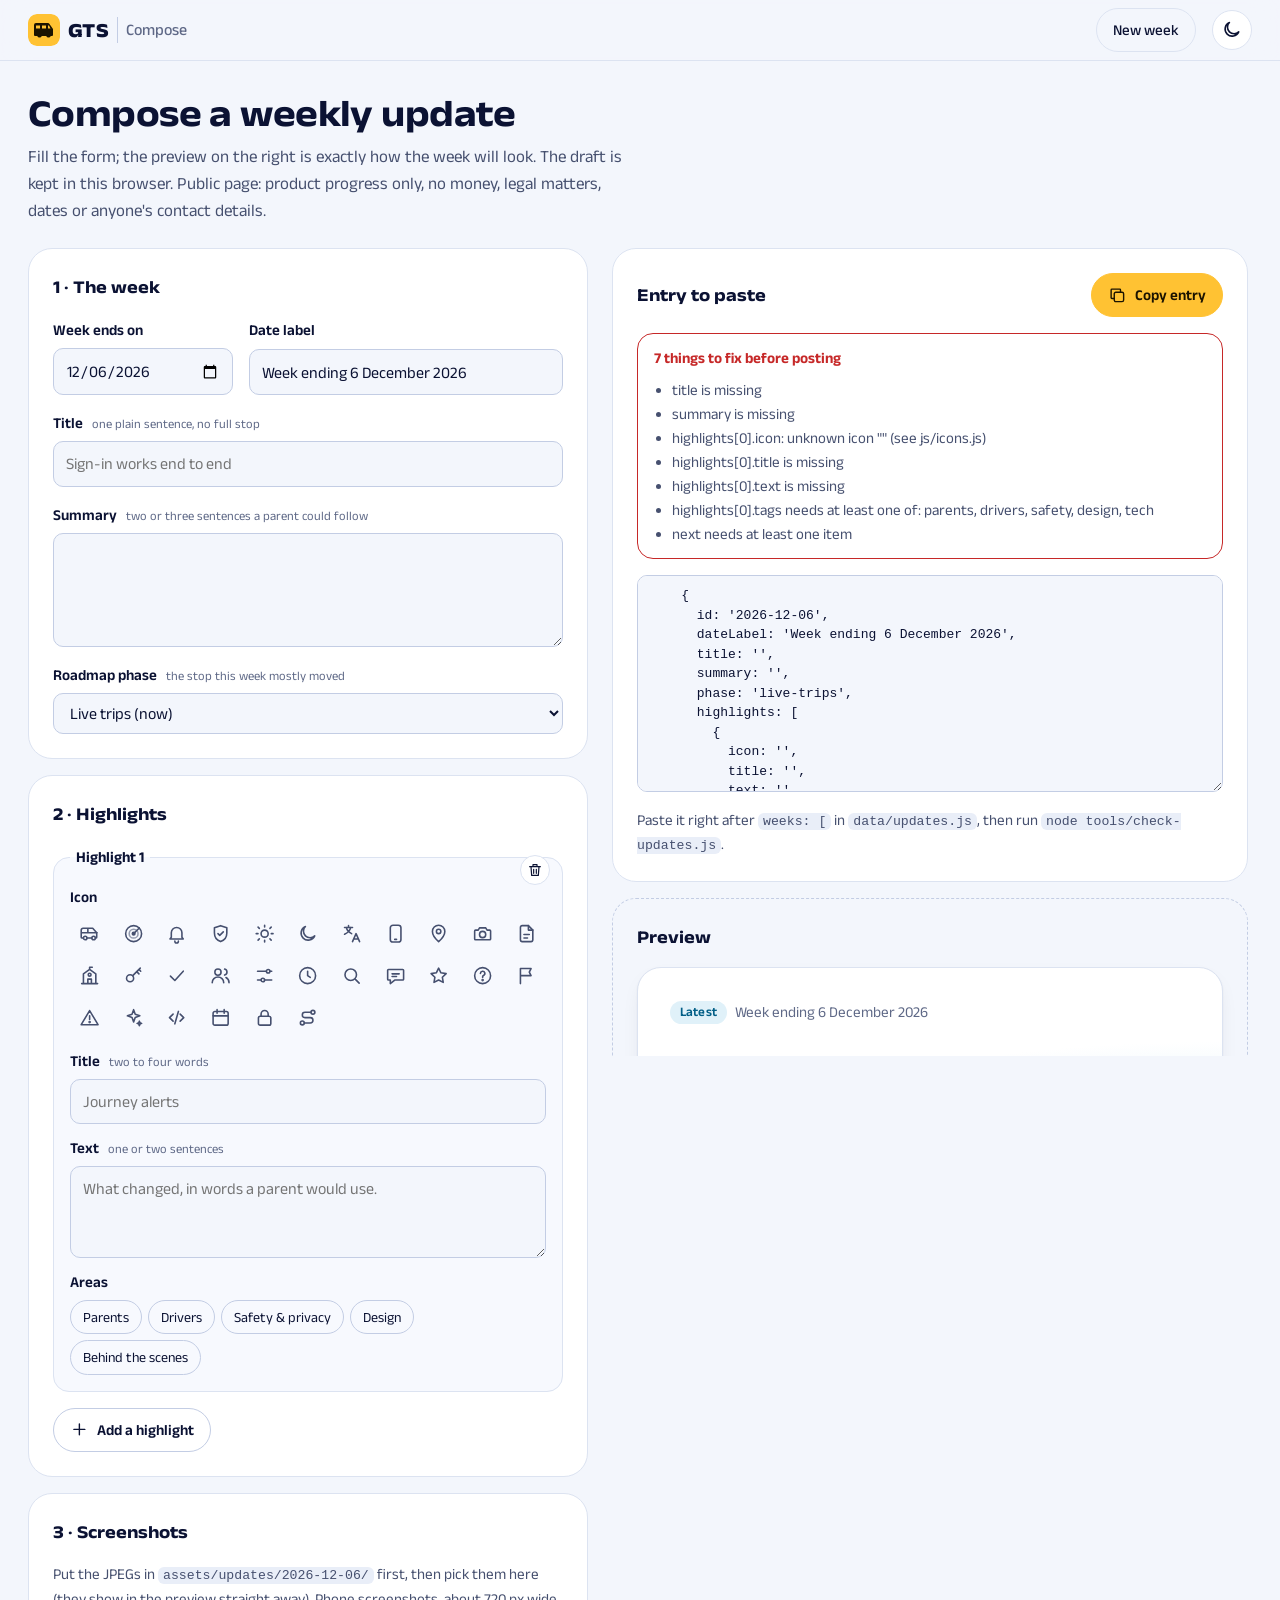
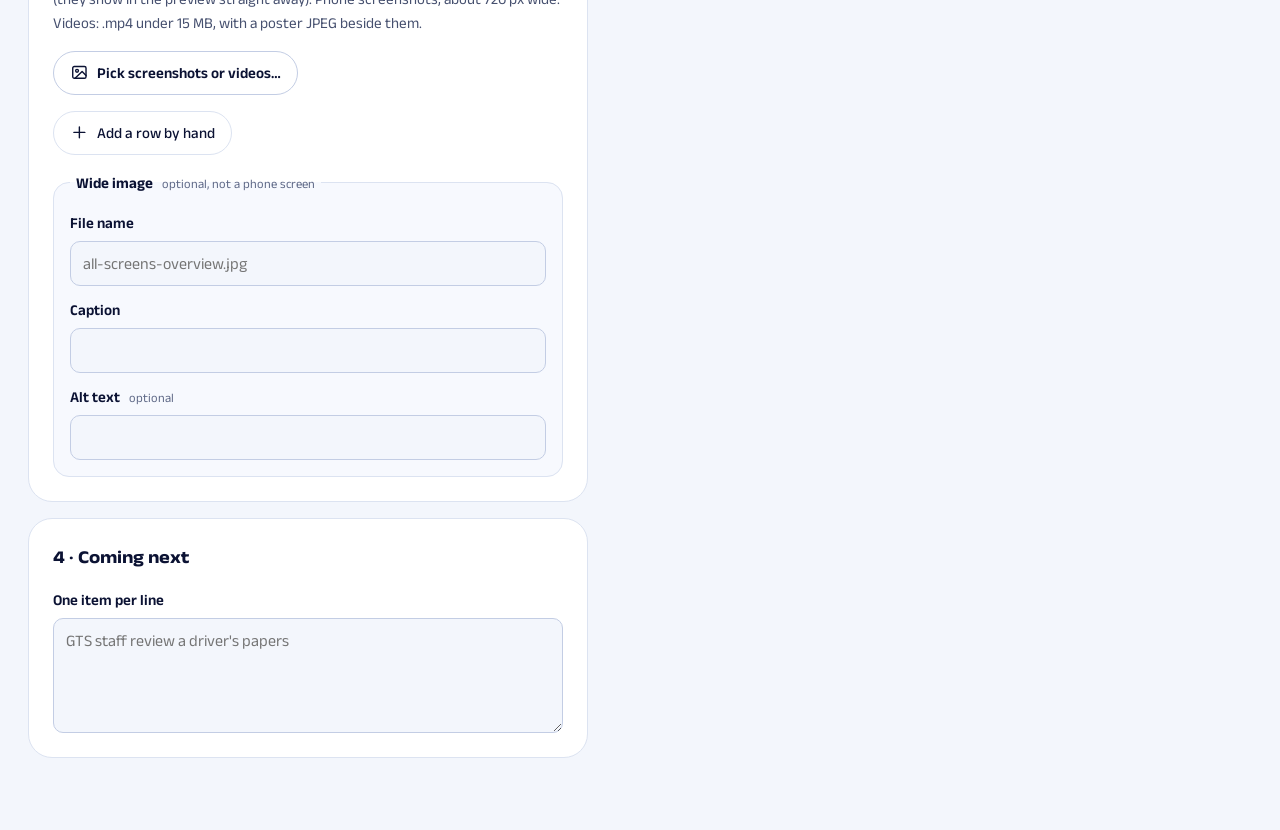
==== commit 1a51d69f: "Week ending 18 October 2026: every screen of the live run, video support, honest progress - All 82 k" ====
--- a/compose.html
+++ b/compose.html
@@ -22,6 +22,7 @@
     <link rel="stylesheet" href="css/base.css" />
     <link rel="stylesheet" href="css/hero.css" />
     <link rel="stylesheet" href="css/updates.css" />
+    <link rel="stylesheet" href="css/gallery.css" />
     <link rel="stylesheet" href="css/lightbox.css" />
     <link rel="stylesheet" href="css/compose.css" />
     <script src="js/theme.js"></script>
@@ -98,6 +99,8 @@
 
     <script src="data/updates.js"></script>
     <script src="js/icons.js"></script>
+    <script src="js/escape-html.js"></script>
+    <script src="js/gallery.js"></script>
     <script src="js/render.js"></script>
     <script src="js/validate.js"></script>
     <script src="js/entry-source.js"></script>
--- a/css/base.css
+++ b/css/base.css
@@ -443,6 +443,46 @@
   color: var(--ink-muted);
 }
 
+/* Progress estimates (a week's `progress`, js/render.js renderEstimates): each figure above its
+   label, side by side, then one line on how they are measured. Used on the hero card and at the
+   top of a week. */
+.estimates__list {
+  display: grid;
+  grid-template-columns: repeat(auto-fit, minmax(min(100%, 150px), 1fr));
+  gap: var(--space-3);
+  margin: 0;
+}
+
+.estimates__item {
+  display: flex;
+  flex-direction: column-reverse;
+  gap: 2px;
+  padding: var(--space-3) var(--space-4);
+  border-radius: var(--radius-s);
+  background: var(--bg-sunken);
+}
+
+.estimates__item dt {
+  font-size: 14px;
+  color: var(--ink-muted);
+}
+
+.estimates__item dd {
+  margin: 0;
+  font-size: 22px;
+  font-weight: 700;
+  font-stretch: var(--wide);
+  line-height: 1.2;
+  color: var(--ink);
+}
+
+.estimates__note {
+  margin-top: var(--space-2);
+  font-size: 14px;
+  line-height: 1.45;
+  color: var(--ink-soft);
+}
+
 .footer {
   max-width: var(--page-max);
   margin: var(--space-8) auto 0;
--- a/css/hero.css
+++ b/css/hero.css
@@ -258,6 +258,26 @@
   background: var(--line-strong);
 }
 
+/* The newest week's estimates (css/base.css .estimates): on this narrow card each one is a row,
+   label left and figure right, so "about 40–45%" never breaks over two lines. */
+.glance .estimates__list {
+  grid-template-columns: minmax(0, 1fr);
+  gap: var(--space-2);
+}
+
+.glance .estimates__item {
+  flex-direction: row;
+  justify-content: space-between;
+  align-items: baseline;
+  gap: var(--space-3);
+  padding: 10px 14px;
+}
+
+.glance .estimates__item dd {
+  font-size: 18px;
+  white-space: nowrap;
+}
+
 .glance__rows {
   display: grid;
   gap: var(--space-3);
--- a/css/updates.css
+++ b/css/updates.css
@@ -1,7 +1,8 @@
 /*
   The weekly updates: section head with the phone "Jump to week" menu, area filter chips, the sticky
-  week index (wide screens), and each week: header, highlight cards, phone-framed screenshots, the
-  wide feature image and "Coming next". Collapsed and filtered states are driven by js/app.js.
+  week index (wide screens), and each week: header, highlight cards, the wide feature image and
+  "Coming next". The phone-framed gallery is in css/gallery.css. Collapsed and filtered states are
+  driven by js/app.js.
 */
 
 .updates {
@@ -10,6 +11,8 @@
 }
 
 .updates__head {
+  /* The anchor of the phone "Jump to week" menu. */
+  position: relative;
   display: flex;
   flex-wrap: wrap;
   align-items: flex-end;
@@ -19,7 +22,9 @@
 
 /* ---------- Phone week menu (wide screens use the sidebar instead) ---------- */
 .jump {
-  position: relative;
+  /* Not the menu's anchor: the header row is (see .updates__head), so the menu spans the column
+     whether the button sits beside the title or wraps under it. */
+  position: static;
 }
 
 .jump summary {
@@ -53,9 +58,12 @@
 .jump__list {
   position: absolute;
   z-index: 15;
+  /* Full column width under the header row. Anchored to the button instead, it ran off the left
+     edge when the button wrapped under the title (iPhone 16, 393 px) and off the right edge when
+     it sat beside it. */
+  left: 0;
   right: 0;
   top: calc(100% + 8px);
-  width: min(320px, calc(100vw - 2 * var(--gutter)));
   max-height: 60vh;
   overflow: auto;
   padding: var(--space-2);
@@ -349,6 +357,13 @@
   color: var(--ink-soft);
 }
 
+/* The week's progress estimates (css/base.css styles the figures): first in the body, kept to a
+   readable width so two figures do not stretch across a wide column. */
+.week__body > .estimates {
+  max-width: 560px;
+  margin-top: var(--space-5);
+}
+
 /* ---------- Highlight cards ---------- */
 .highlights {
   display: grid;
@@ -441,120 +456,6 @@
   .highlight__tags {
     grid-column: 1 / -1;
   }
-}
-
-/* ---------- Screenshot gallery in phone frames ---------- */
-.gallery {
-  margin-top: var(--space-6);
-}
-
-.gallery__track {
-  display: grid;
-  grid-template-columns: repeat(auto-fill, minmax(118px, 1fr));
-  gap: var(--space-6) var(--space-4);
-}
-
-/* Phones: one swipeable row of phones that snaps, bleeding to the screen edges. */
-@media (max-width: 719px) {
-  .gallery__track {
-    grid-auto-flow: column;
-    grid-template-columns: none;
-    grid-auto-columns: 44%;
-    gap: var(--space-4);
-    overflow-x: auto;
-    overscroll-behavior-x: contain;
-    scroll-snap-type: x mandatory;
-    scroll-padding-inline: var(--gutter);
-    margin-inline: calc(-1 * var(--gutter));
-    padding: var(--space-1) var(--gutter) var(--space-3);
-    scrollbar-width: thin;
-  }
-  .gallery__track > li {
-    scroll-snap-align: start;
-  }
-}
-
-.shot {
-  display: flex;
-  flex-direction: column;
-  gap: var(--space-3);
-  margin: 0;
-}
-
-.shot figcaption {
-  font-size: 14px;
-  line-height: 1.4;
-  color: var(--ink-muted);
-  text-align: center;
-  text-wrap: balance;
-}
-
-/* The phone: a dark body with an edge highlight, a side key, the screen and its camera hole.
-   Corner radii are percentages of width / height so the frame scales with the column. */
-.device {
-  position: relative;
-  display: block;
-  width: 100%;
-  padding: 3.6%;
-  border: 0;
-  border-radius: 16% / 7.4%;
-  background: var(--device);
-  box-shadow:
-    inset 0 0 0 1px var(--device-edge),
-    inset 0 0 0 3px var(--device),
-    inset 0 0 0 4px rgb(255 255 255 / 0.05),
-    var(--shadow-lift);
-  cursor: zoom-in;
-  transition: transform 0.25s ease;
-}
-
-button.device:hover {
-  transform: translateY(-4px);
-}
-
-.device::after {
-  content: "";
-  position: absolute;
-  right: -2px;
-  top: 21%;
-  width: 3px;
-  height: 9%;
-  border-radius: 0 3px 3px 0;
-  background: var(--device-edge);
-}
-
-.device__screen {
-  position: relative;
-  display: block;
-  overflow: hidden;
-  aspect-ratio: 720 / 1560;
-  border-radius: 12.5% / 5.8%;
-  background: #000;
-}
-
-.device__screen img {
-  width: 100%;
-  height: 100%;
-  object-fit: cover;
-}
-
-.device__screen::after {
-  content: "";
-  position: absolute;
-  top: 1.6%;
-  left: 50%;
-  width: 6%;
-  aspect-ratio: 1;
-  transform: translateX(-50%);
-  border-radius: 999px;
-  background: #000;
-  box-shadow: 0 0 0 1px rgb(255 255 255 / 0.08);
-}
-
-.device--mini {
-  width: 132px;
-  flex: none;
-  cursor: inherit;
 }
 
 /* ---------- Feature image ---------- */
--- a/css/gallery.css
+++ b/css/gallery.css
@@ -0,0 +1,250 @@
+/*
+  A week's gallery (js/gallery.js): phone screenshots and screen-recording videos in phone frames.
+  - Wide screens: a grid of phones. Phones (< 720 px): one swipeable row that snaps.
+  - Grouped galleries: one bordered section per part of the run, a <details> whose summary is the
+    heading and the count; inside a section the swipe row stays within the box.
+  - Videos play inside their phone frame with the browser's controls.
+  Also the small phone on the hero's "latest update" card (.device--mini).
+*/
+
+/* ---------- Screenshot gallery in phone frames ---------- */
+.gallery {
+  margin-top: var(--space-6);
+}
+
+.gallery__track {
+  display: grid;
+  grid-template-columns: repeat(auto-fill, minmax(118px, 1fr));
+  gap: var(--space-6) var(--space-4);
+}
+
+/* Phones: one swipeable row of phones that snaps, bleeding to the screen edges. */
+@media (max-width: 719px) {
+  .gallery__track {
+    grid-auto-flow: column;
+    grid-template-columns: none;
+    grid-auto-columns: 44%;
+    gap: var(--space-4);
+    overflow-x: auto;
+    overscroll-behavior-x: contain;
+    scroll-snap-type: x mandatory;
+    scroll-padding-inline: var(--gutter);
+    margin-inline: calc(-1 * var(--gutter));
+    padding: var(--space-1) var(--gutter) var(--space-3);
+    scrollbar-width: thin;
+  }
+  .gallery__track > li {
+    scroll-snap-align: start;
+  }
+}
+
+.shot {
+  display: flex;
+  flex-direction: column;
+  gap: var(--space-3);
+  margin: 0;
+}
+
+.shot figcaption {
+  font-size: 14px;
+  line-height: 1.4;
+  color: var(--ink-muted);
+  text-align: center;
+  text-wrap: balance;
+}
+
+/* The phone: a dark body with an edge highlight, a side key, the screen and its camera hole.
+   Corner radii are percentages of width / height so the frame scales with the column. */
+.device {
+  position: relative;
+  display: block;
+  width: 100%;
+  padding: 3.6%;
+  border: 0;
+  border-radius: 16% / 7.4%;
+  background: var(--device);
+  box-shadow:
+    inset 0 0 0 1px var(--device-edge),
+    inset 0 0 0 3px var(--device),
+    inset 0 0 0 4px rgb(255 255 255 / 0.05),
+    var(--shadow-lift);
+  cursor: zoom-in;
+  transition: transform 0.25s ease;
+}
+
+button.device:hover {
+  transform: translateY(-4px);
+}
+
+.device::after {
+  content: "";
+  position: absolute;
+  right: -2px;
+  top: 21%;
+  width: 3px;
+  height: 9%;
+  border-radius: 0 3px 3px 0;
+  background: var(--device-edge);
+}
+
+.device__screen {
+  position: relative;
+  display: block;
+  overflow: hidden;
+  aspect-ratio: 720 / 1560;
+  border-radius: 12.5% / 5.8%;
+  background: #000;
+}
+
+.device__screen img {
+  width: 100%;
+  height: 100%;
+  object-fit: cover;
+}
+
+.device__screen::after {
+  content: "";
+  position: absolute;
+  top: 1.6%;
+  left: 50%;
+  width: 6%;
+  aspect-ratio: 1;
+  transform: translateX(-50%);
+  border-radius: 999px;
+  background: #000;
+  box-shadow: 0 0 0 1px rgb(255 255 255 / 0.08);
+}
+
+.device--mini {
+  width: 132px;
+  flex: none;
+  cursor: inherit;
+}
+
+/* ---------- Grouped galleries: one section per part of the run ---------- */
+.gallery__note,
+.gallery__hint {
+  font-size: 15px;
+  line-height: 1.5;
+  color: var(--ink-muted);
+}
+
+.gallery__note + .gallery__hint {
+  margin-top: var(--space-1);
+}
+
+/* minmax(0, 1fr) and min-width: 0: an open section's swipe row is as wide as all its phones; without
+   these the grid column grows to fit it and the whole page scrolls sideways on a phone. */
+.gallery--grouped {
+  display: grid;
+  grid-template-columns: minmax(0, 1fr);
+  gap: var(--space-3);
+}
+
+.gallery__group {
+  min-width: 0;
+  border: 1px solid var(--line);
+  border-radius: var(--radius-m);
+  background: var(--panel);
+}
+
+.gallery__heading {
+  display: flex;
+  align-items: center;
+  gap: var(--space-3);
+  padding: 12px 16px;
+  border-radius: var(--radius-m);
+  font-size: 16px;
+  font-weight: 650;
+  line-height: 1.35;
+  cursor: pointer;
+  list-style: none;
+}
+
+.gallery__heading::-webkit-details-marker {
+  display: none;
+}
+
+.gallery__heading:hover .gallery__chevron {
+  color: var(--ink);
+}
+
+.gallery__heading-text {
+  flex: 1;
+  min-width: 0;
+}
+
+.gallery__count {
+  min-width: 28px;
+  padding: 0 8px;
+  border-radius: 999px;
+  background: var(--bg-sunken);
+  color: var(--ink-soft);
+  font-size: 13px;
+  font-weight: 600;
+  line-height: 1.7;
+  text-align: center;
+}
+
+.gallery__chevron {
+  width: 20px;
+  height: 20px;
+  color: var(--ink-soft);
+  transition: transform 0.2s ease;
+}
+
+.gallery__group[open] .gallery__chevron {
+  transform: rotate(180deg);
+}
+
+.gallery__group > .gallery__track {
+  padding: var(--space-2) 16px var(--space-5);
+}
+
+/* Phones: the section's swipe row scrolls inside its box instead of bleeding to the screen edge. */
+@media (max-width: 719px) {
+  .gallery__group > .gallery__track {
+    margin-inline: 0;
+    padding: var(--space-1) 16px var(--space-4);
+    scroll-padding-inline: 16px;
+  }
+}
+
+@media (prefers-reduced-motion: reduce) {
+  .gallery__chevron {
+    transition: none;
+  }
+}
+
+/* ---------- Videos in a phone frame ---------- */
+.device--video {
+  cursor: auto;
+}
+
+.device__screen video {
+  display: block;
+  width: 100%;
+  height: 100%;
+  object-fit: cover;
+  background: #000;
+}
+
+.shot__kind {
+  display: inline-flex;
+  align-items: center;
+  gap: 4px;
+  margin-right: 4px;
+  padding: 0 8px;
+  border-radius: 999px;
+  background: var(--live-soft);
+  color: var(--live-ink);
+  font-size: 12px;
+  font-weight: 600;
+  line-height: 1.7;
+  vertical-align: 1px;
+}
+
+.shot__kind .icon {
+  width: 11px;
+  height: 11px;
+}
